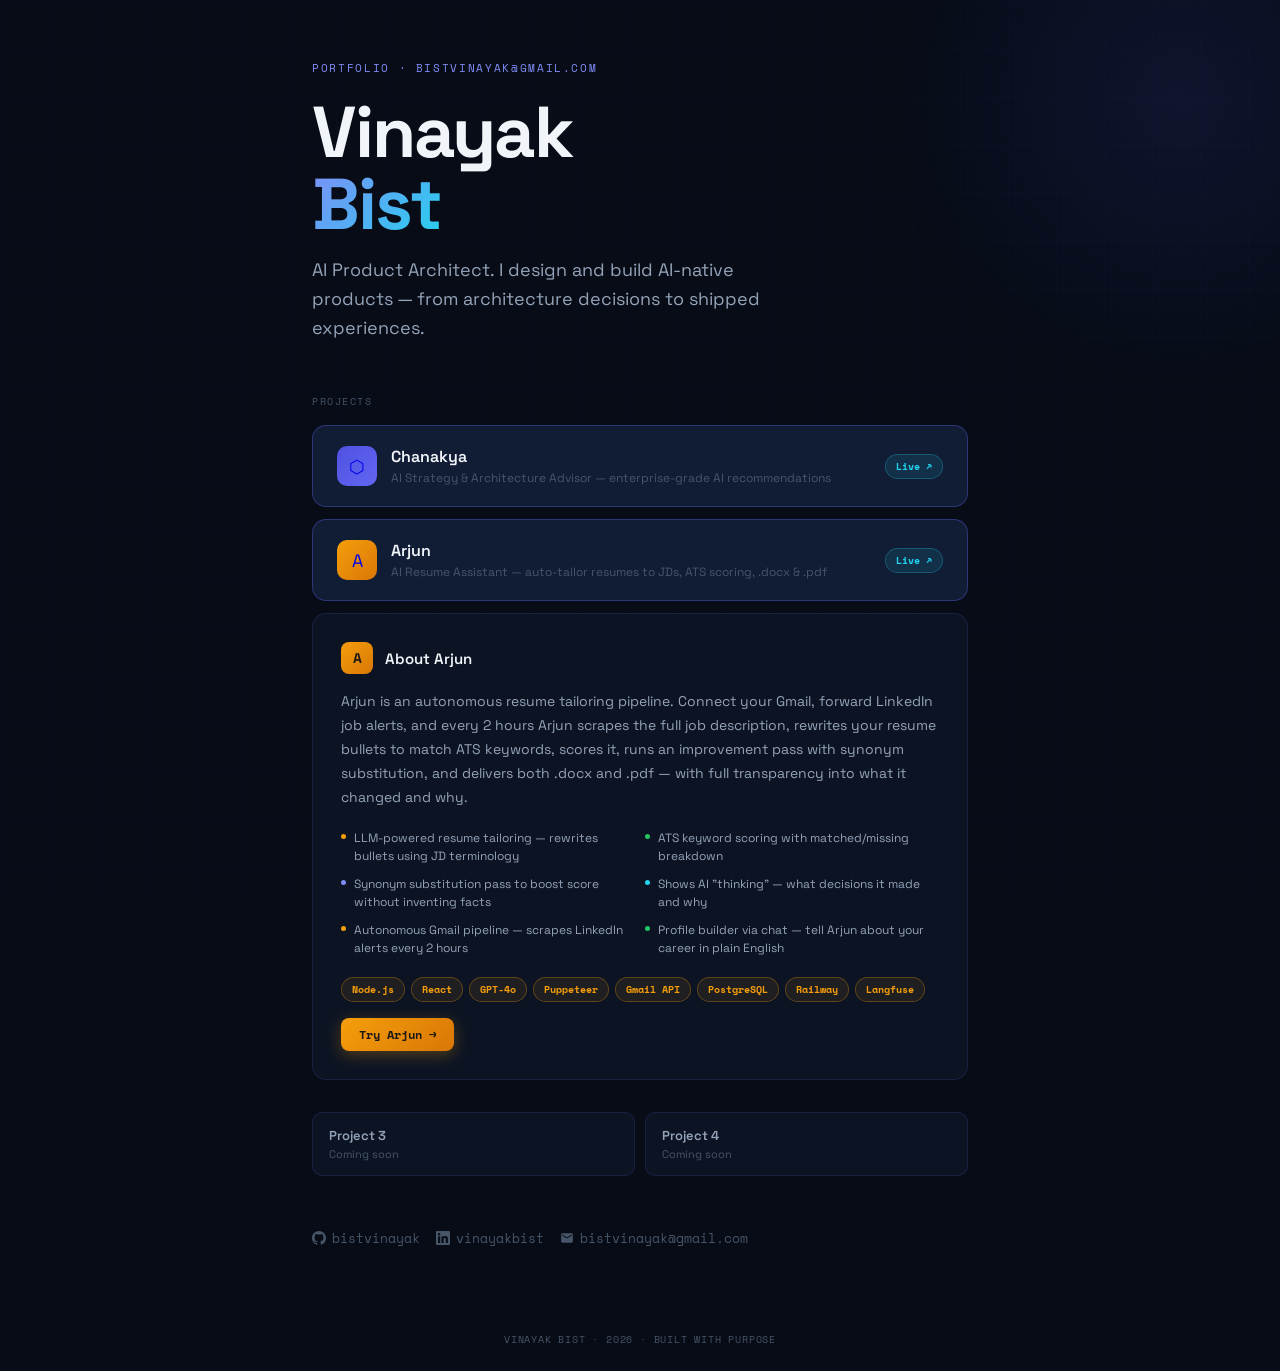
==== site/index.html @ 119ccd4e "feat: add Arjun project to portfolio site + deploy Arjun frontend - Added Arjun project card to home" ====
<!DOCTYPE html>
<html lang="en">
<head>
  <meta charset="UTF-8" />
  <meta name="viewport" content="width=device-width, initial-scale=1.0" />
  <title>Vinayak Bist — AI Product Architect</title>
  <link rel="preconnect" href="https://fonts.googleapis.com" />
  <link rel="preconnect" href="https://fonts.gstatic.com" crossorigin />
  <link href="https://fonts.googleapis.com/css2?family=Space+Grotesk:wght@300;400;500;600;700&family=Space+Mono:wght@400;700&display=swap" rel="stylesheet" />
  <style>
    *, *::before, *::after { box-sizing: border-box; margin: 0; padding: 0; }

    :root {
      --bg:       #070C16;
      --surface:  #0C1423;
      --card:     #111D35;
      --border:   rgba(99,102,241,0.15);
      --border-hi:rgba(99,102,241,0.35);
      --accent:   #4F52E0;
      --accent-hi:#818CF8;
      --cyan:     #22D3EE;
      --t1:       #F1F5F9;
      --t2:       #94A3B8;
      --t3:       #475569;
      --font:     'Space Grotesk', sans-serif;
      --mono:     'Space Mono', monospace;
    }

    html, body {
      background: var(--bg);
      color: var(--t1);
      font-family: var(--font);
      min-height: 100vh;
      overflow-x: hidden;
    }

    /* ── Grid noise overlay ── */
    body::before {
      content: '';
      position: fixed;
      inset: 0;
      background-image:
        linear-gradient(rgba(79,82,224,0.03) 1px, transparent 1px),
        linear-gradient(90deg, rgba(79,82,224,0.03) 1px, transparent 1px);
      background-size: 48px 48px;
      pointer-events: none;
      z-index: 0;
    }

    /* ── Glow orb ── */
    .orb {
      position: fixed;
      width: 600px;
      height: 600px;
      border-radius: 50%;
      background: radial-gradient(circle, rgba(79,82,224,0.12) 0%, transparent 70%);
      top: -200px;
      right: -200px;
      pointer-events: none;
      z-index: 0;
    }

    main {
      position: relative;
      z-index: 1;
      min-height: 100vh;
      display: flex;
      flex-direction: column;
      justify-content: center;
      max-width: 720px;
      margin: 0 auto;
      padding: 60px 32px;
    }

    /* ── Header ── */
    .eyebrow {
      font-family: var(--mono);
      font-size: 11px;
      letter-spacing: 0.15em;
      color: var(--accent-hi);
      text-transform: uppercase;
      margin-bottom: 20px;
      opacity: 0;
      animation: fadeUp 0.6s ease 0.1s forwards;
    }

    h1 {
      font-size: clamp(42px, 7vw, 72px);
      font-weight: 700;
      letter-spacing: -0.03em;
      line-height: 1.0;
      color: var(--t1);
      margin-bottom: 16px;
      opacity: 0;
      animation: fadeUp 0.6s ease 0.2s forwards;
    }

    h1 span {
      background: linear-gradient(135deg, var(--accent-hi), var(--cyan));
      -webkit-background-clip: text;
      -webkit-text-fill-color: transparent;
      background-clip: text;
    }

    .tagline {
      font-size: 18px;
      color: var(--t2);
      line-height: 1.6;
      max-width: 480px;
      margin-bottom: 52px;
      opacity: 0;
      animation: fadeUp 0.6s ease 0.3s forwards;
    }

    /* ── Projects ── */
    .section-label {
      font-family: var(--mono);
      font-size: 10px;
      letter-spacing: 0.15em;
      color: var(--t3);
      text-transform: uppercase;
      margin-bottom: 16px;
      opacity: 0;
      animation: fadeUp 0.6s ease 0.4s forwards;
    }

    .project-card {
      display: flex;
      align-items: center;
      justify-content: space-between;
      gap: 20px;
      background: var(--card);
      border: 1px solid var(--border-hi);
      border-radius: 14px;
      padding: 20px 24px;
      text-decoration: none;
      transition: all 0.2s ease;
      margin-bottom: 12px;
      opacity: 0;
      animation: fadeUp 0.6s ease 0.5s forwards;
    }

    .project-card:hover {
      border-color: var(--accent-hi);
      background: #162035;
      transform: translateY(-2px);
      box-shadow: 0 8px 32px rgba(79,82,224,0.2);
    }

    .project-left {
      display: flex;
      align-items: center;
      gap: 14px;
    }

    .project-icon {
      width: 40px;
      height: 40px;
      background: linear-gradient(135deg, var(--accent), #6366F1);
      border-radius: 10px;
      display: flex;
      align-items: center;
      justify-content: center;
      font-size: 18px;
      flex-shrink: 0;
    }

    .project-name {
      font-size: 16px;
      font-weight: 600;
      color: var(--t1);
      margin-bottom: 3px;
    }

    .project-desc {
      font-size: 12px;
      color: var(--t3);
    }

    .project-badge {
      font-family: var(--mono);
      font-size: 10px;
      font-weight: 700;
      color: var(--cyan);
      background: rgba(34,211,238,0.1);
      border: 1px solid rgba(34,211,238,0.25);
      border-radius: 20px;
      padding: 4px 10px;
      white-space: nowrap;
      flex-shrink: 0;
    }

    .project-badge.soon {
      color: var(--t3);
      background: rgba(71,85,105,0.15);
      border-color: rgba(71,85,105,0.25);
    }

    /* ── Project detail ── */
    .project-detail {
      background: var(--surface);
      border: 1px solid var(--border);
      border-radius: 14px;
      padding: 28px;
      margin-bottom: 32px;
      opacity: 0;
      animation: fadeUp 0.6s ease 0.7s forwards;
    }

    .detail-header {
      display: flex;
      align-items: center;
      gap: 12px;
      margin-bottom: 16px;
    }

    .detail-icon {
      width: 32px;
      height: 32px;
      border-radius: 8px;
      display: flex;
      align-items: center;
      justify-content: center;
      font-size: 14px;
      font-weight: 700;
      flex-shrink: 0;
    }

    .detail-title {
      font-size: 15px;
      font-weight: 600;
    }

    .detail-body {
      font-size: 14px;
      color: var(--t2);
      line-height: 1.7;
      margin-bottom: 20px;
    }

    .detail-features {
      display: grid;
      grid-template-columns: 1fr 1fr;
      gap: 10px;
      margin-bottom: 20px;
    }

    .feature {
      display: flex;
      align-items: flex-start;
      gap: 8px;
      font-size: 12px;
      color: var(--t2);
      line-height: 1.5;
    }

    .feature-dot {
      width: 5px;
      height: 5px;
      border-radius: 50%;
      flex-shrink: 0;
      margin-top: 5px;
    }

    .detail-stack {
      display: flex;
      flex-wrap: wrap;
      gap: 6px;
    }

    .stack-tag {
      font-family: var(--mono);
      font-size: 10px;
      font-weight: 700;
      padding: 4px 10px;
      border-radius: 20px;
      border: 1px solid;
    }

    .detail-cta {
      display: inline-flex;
      align-items: center;
      gap: 6px;
      font-family: var(--mono);
      font-size: 12px;
      font-weight: 700;
      padding: 8px 18px;
      border-radius: 8px;
      text-decoration: none;
      transition: all 0.2s;
      margin-top: 16px;
    }

    .detail-cta:hover {
      transform: translateY(-1px);
    }

    /* ── Coming soon projects ── */
    .coming-soon-grid {
      display: grid;
      grid-template-columns: 1fr 1fr;
      gap: 10px;
      margin-bottom: 52px;
      opacity: 0;
      animation: fadeUp 0.6s ease 0.65s forwards;
    }

    .teaser-card {
      background: var(--surface);
      border: 1px solid var(--border);
      border-radius: 10px;
      padding: 14px 16px;
    }

    .teaser-name {
      font-size: 13px;
      font-weight: 600;
      color: var(--t2);
      margin-bottom: 3px;
    }

    .teaser-desc {
      font-size: 11px;
      color: var(--t3);
    }

    /* ── Links ── */
    .links {
      display: flex;
      gap: 16px;
      flex-wrap: wrap;
      opacity: 0;
      animation: fadeUp 0.6s ease 0.75s forwards;
    }

    .link {
      display: flex;
      align-items: center;
      gap: 6px;
      font-size: 13px;
      color: var(--t3);
      text-decoration: none;
      transition: color 0.15s;
      font-family: var(--mono);
    }

    .link:hover { color: var(--accent-hi); }

    .link svg {
      width: 14px;
      height: 14px;
      fill: currentColor;
      flex-shrink: 0;
    }

    /* ── Footer ── */
    footer {
      position: relative;
      z-index: 1;
      text-align: center;
      padding: 24px 32px;
      font-family: var(--mono);
      font-size: 10px;
      color: var(--t3);
      letter-spacing: 0.08em;
    }

    @keyframes fadeUp {
      from { opacity: 0; transform: translateY(16px); }
      to   { opacity: 1; transform: translateY(0); }
    }

    @media (max-width: 480px) {
      main { padding: 40px 20px; }
      .coming-soon-grid { grid-template-columns: 1fr; }
      h1 { font-size: 36px; }
    }
  </style>
</head>
<body>
  <div class="orb"></div>

  <main>
    <p class="eyebrow">Portfolio · bistvinayak@gmail.com</p>

    <h1>Vinayak<br /><span>Bist</span></h1>

    <p class="tagline">
      AI Product Architect. I design and build AI-native products — from architecture decisions to shipped experiences.
    </p>

    <p class="section-label">Projects</p>

    <a href="/projects/chanakya/index.html" class="project-card">
      <div class="project-left">
        <div class="project-icon">⬡</div>
        <div>
          <div class="project-name">Chanakya</div>
          <div class="project-desc">AI Strategy & Architecture Advisor — enterprise-grade AI recommendations</div>
        </div>
      </div>
      <span class="project-badge">Live ↗</span>
    </a>

    <a href="/projects/arjun/" class="project-card" style="animation-delay:0.6s">
      <div class="project-left">
        <div class="project-icon" style="background:linear-gradient(135deg,#f59e0b,#d97706)">A</div>
        <div>
          <div class="project-name">Arjun</div>
          <div class="project-desc">AI Resume Assistant — auto-tailor resumes to JDs, ATS scoring, .docx & .pdf</div>
        </div>
      </div>
      <span class="project-badge">Live ↗</span>
    </a>

    <div class="project-detail">
      <div class="detail-header">
        <div class="detail-icon" style="background:linear-gradient(135deg,#f59e0b,#d97706);color:#1c1917">A</div>
        <div class="detail-title">About Arjun</div>
      </div>
      <p class="detail-body">
        Arjun is an autonomous resume tailoring pipeline. Connect your Gmail, forward LinkedIn job alerts,
        and every 2 hours Arjun scrapes the full job description, rewrites your resume bullets to match
        ATS keywords, scores it, runs an improvement pass with synonym substitution, and delivers both
        .docx and .pdf — with full transparency into what it changed and why.
      </p>
      <div class="detail-features">
        <div class="feature">
          <div class="feature-dot" style="background:#f59e0b"></div>
          <span>LLM-powered resume tailoring — rewrites bullets using JD terminology</span>
        </div>
        <div class="feature">
          <div class="feature-dot" style="background:#22c55e"></div>
          <span>ATS keyword scoring with matched/missing breakdown</span>
        </div>
        <div class="feature">
          <div class="feature-dot" style="background:#818cf8"></div>
          <span>Synonym substitution pass to boost score without inventing facts</span>
        </div>
        <div class="feature">
          <div class="feature-dot" style="background:#22d3ee"></div>
          <span>Shows AI "thinking" — what decisions it made and why</span>
        </div>
        <div class="feature">
          <div class="feature-dot" style="background:#f59e0b"></div>
          <span>Autonomous Gmail pipeline — scrapes LinkedIn alerts every 2 hours</span>
        </div>
        <div class="feature">
          <div class="feature-dot" style="background:#22c55e"></div>
          <span>Profile builder via chat — tell Arjun about your career in plain English</span>
        </div>
      </div>
      <div class="detail-stack">
        <span class="stack-tag" style="color:#f59e0b;border-color:rgba(245,158,11,0.3);background:rgba(245,158,11,0.08)">Node.js</span>
        <span class="stack-tag" style="color:#f59e0b;border-color:rgba(245,158,11,0.3);background:rgba(245,158,11,0.08)">React</span>
        <span class="stack-tag" style="color:#f59e0b;border-color:rgba(245,158,11,0.3);background:rgba(245,158,11,0.08)">GPT-4o</span>
        <span class="stack-tag" style="color:#f59e0b;border-color:rgba(245,158,11,0.3);background:rgba(245,158,11,0.08)">Puppeteer</span>
        <span class="stack-tag" style="color:#f59e0b;border-color:rgba(245,158,11,0.3);background:rgba(245,158,11,0.08)">Gmail API</span>
        <span class="stack-tag" style="color:#f59e0b;border-color:rgba(245,158,11,0.3);background:rgba(245,158,11,0.08)">PostgreSQL</span>
        <span class="stack-tag" style="color:#f59e0b;border-color:rgba(245,158,11,0.3);background:rgba(245,158,11,0.08)">Railway</span>
        <span class="stack-tag" style="color:#f59e0b;border-color:rgba(245,158,11,0.3);background:rgba(245,158,11,0.08)">Langfuse</span>
      </div>
      <a href="/projects/arjun/" class="detail-cta" style="background:linear-gradient(135deg,#f59e0b,#d97706);color:#1c1917;box-shadow:0 4px 16px rgba(245,158,11,0.3)">
        Try Arjun →
      </a>
    </div>

    <div class="coming-soon-grid">
      <div class="teaser-card">
        <div class="teaser-name">Project 3</div>
        <div class="teaser-desc">Coming soon</div>
      </div>
      <div class="teaser-card">
        <div class="teaser-name">Project 4</div>
        <div class="teaser-desc">Coming soon</div>
      </div>
    </div>

    <div class="links">
      <a href="https://github.com/bistvinayak" class="link" target="_blank">
        <svg viewBox="0 0 24 24" xmlns="http://www.w3.org/2000/svg">
          <path d="M12 0C5.37 0 0 5.37 0 12c0 5.31 3.435 9.795 8.205 11.385.6.105.825-.255.825-.57 0-.285-.015-1.23-.015-2.235-3.015.555-3.795-.735-4.035-1.41-.135-.345-.72-1.41-1.23-1.695-.42-.225-1.02-.78-.015-.795.945-.015 1.62.87 1.845 1.23 1.08 1.815 2.805 1.305 3.495.99.105-.78.42-1.305.765-1.605-2.67-.3-5.46-1.335-5.46-5.925 0-1.305.465-2.385 1.23-3.225-.12-.3-.54-1.53.12-3.18 0 0 1.005-.315 3.3 1.23.96-.27 1.98-.405 3-.405s2.04.135 3 .405c2.295-1.56 3.3-1.23 3.3-1.23.66 1.65.24 2.88.12 3.18.765.84 1.23 1.905 1.23 3.225 0 4.605-2.805 5.625-5.475 5.925.435.375.81 1.095.81 2.22 0 1.605-.015 2.895-.015 3.3 0 .315.225.69.825.57A12.02 12.02 0 0 0 24 12c0-6.63-5.37-12-12-12z"/>
        </svg>
        bistvinayak
      </a>
      <a href="https://www.linkedin.com/in/vinayakbist" class="link" target="_blank">
        <svg viewBox="0 0 24 24" xmlns="http://www.w3.org/2000/svg">
          <path d="M20.447 20.452h-3.554v-5.569c0-1.328-.027-3.037-1.852-3.037-1.853 0-2.136 1.445-2.136 2.939v5.667H9.351V9h3.414v1.561h.046c.477-.9 1.637-1.85 3.37-1.85 3.601 0 4.267 2.37 4.267 5.455v6.286zM5.337 7.433a2.062 2.062 0 0 1-2.063-2.065 2.064 2.064 0 1 1 2.063 2.065zm1.782 13.019H3.555V9h3.564v11.452zM22.225 0H1.771C.792 0 0 .774 0 1.729v20.542C0 23.227.792 24 1.771 24h20.451C23.2 24 24 23.227 24 22.271V1.729C24 .774 23.2 0 22.222 0h.003z"/>
        </svg>
        vinayakbist
      </a>
      <a href="mailto:bistvinayak@gmail.com" class="link">
        <svg viewBox="0 0 24 24" xmlns="http://www.w3.org/2000/svg">
          <path d="M20 4H4c-1.1 0-2 .9-2 2v12c0 1.1.9 2 2 2h16c1.1 0 2-.9 2-2V6c0-1.1-.9-2-2-2zm0 4l-8 5-8-5V6l8 5 8-5v2z"/>
        </svg>
        bistvinayak@gmail.com
      </a>
    </div>
  </main>

  <footer>
    VINAYAK BIST · 2026 · BUILT WITH PURPOSE
  </footer>
</body>
</html>
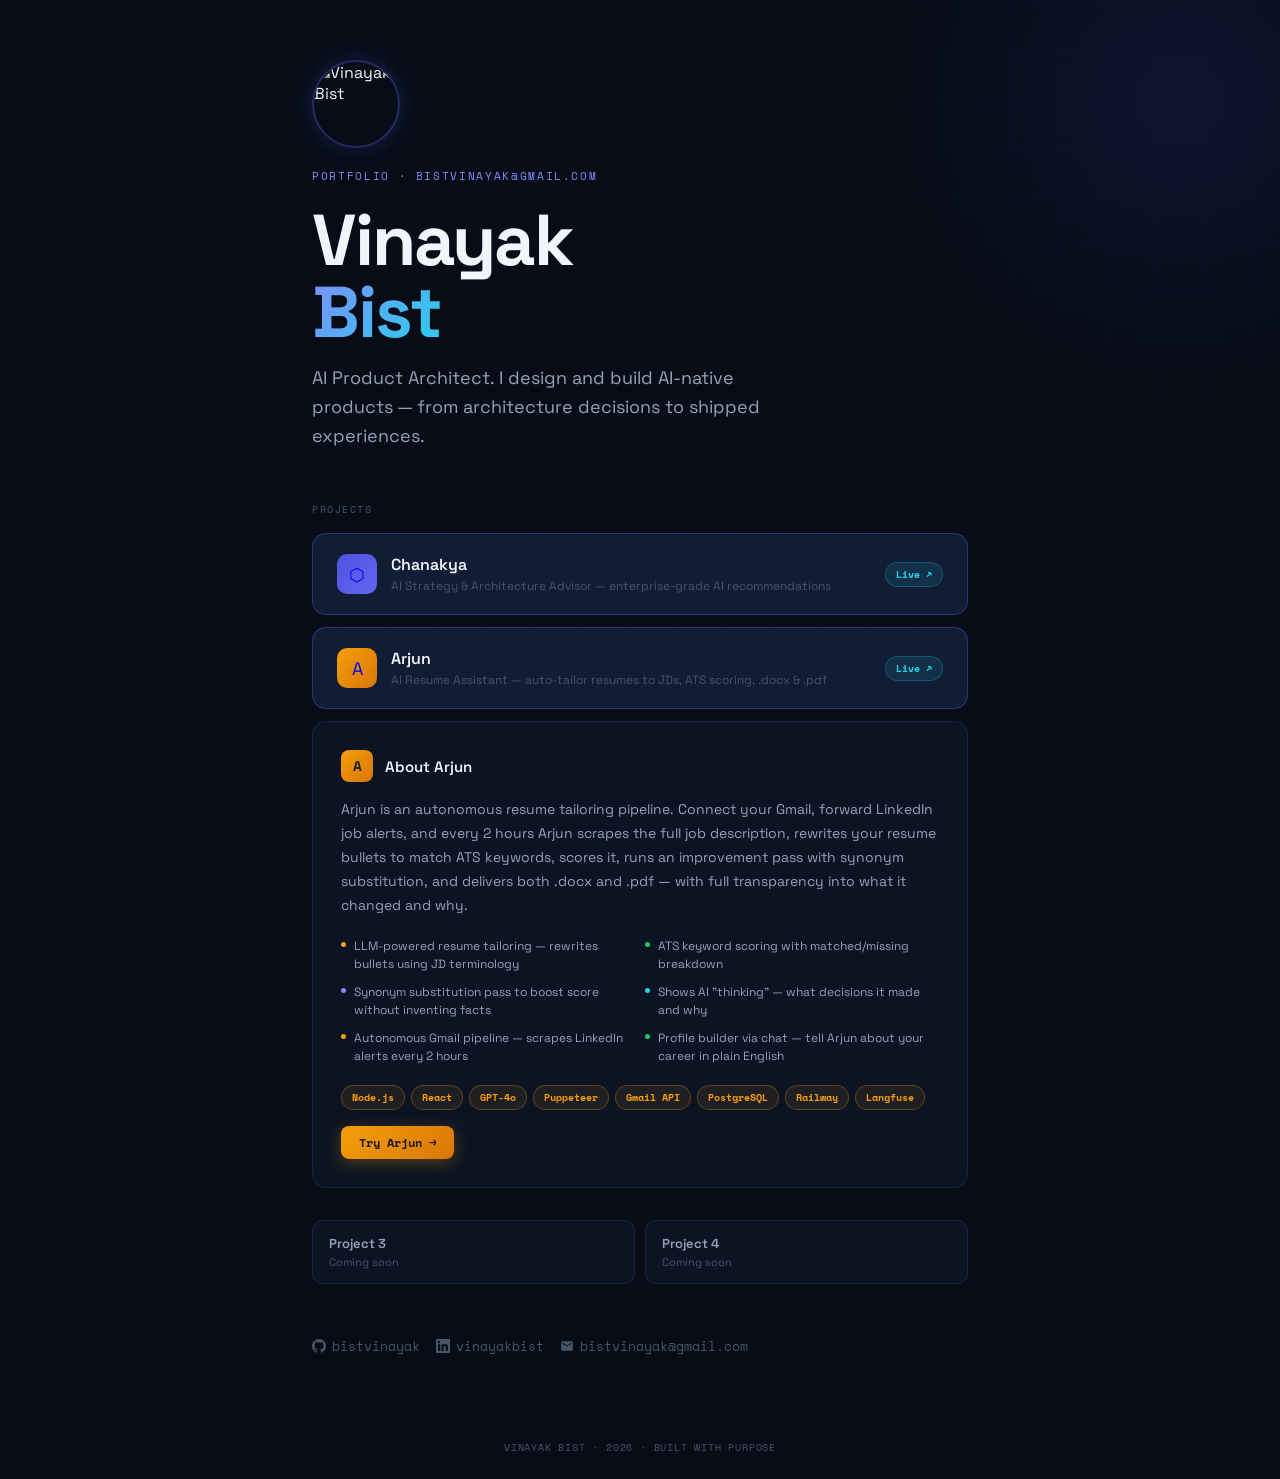
==== commit 24ceefcf: "feat: add profile photo + update Arjun build Co-Authored-By: Claude Opus 4.6 <noreply@anthropic.com>" ====
--- a/site/index.html
+++ b/site/index.html
@@ -370,10 +370,23 @@
       to   { opacity: 1; transform: translateY(0); }
     }
 
+    .profile-pic {
+      width: 88px;
+      height: 88px;
+      border-radius: 50%;
+      object-fit: cover;
+      border: 2px solid var(--border-hi);
+      box-shadow: 0 0 24px rgba(79,82,224,0.25);
+      margin-bottom: 20px;
+      opacity: 0;
+      animation: fadeUp 0.6s ease 0.05s forwards;
+    }
+
     @media (max-width: 480px) {
       main { padding: 40px 20px; }
       .coming-soon-grid { grid-template-columns: 1fr; }
       h1 { font-size: 36px; }
+      .profile-pic { width: 72px; height: 72px; }
     }
   </style>
 </head>
@@ -381,6 +394,8 @@
   <div class="orb"></div>
 
   <main>
+    <img src="/profile.jpeg" alt="Vinayak Bist" class="profile-pic" />
+
     <p class="eyebrow">Portfolio · bistvinayak@gmail.com</p>
 
     <h1>Vinayak<br /><span>Bist</span></h1>
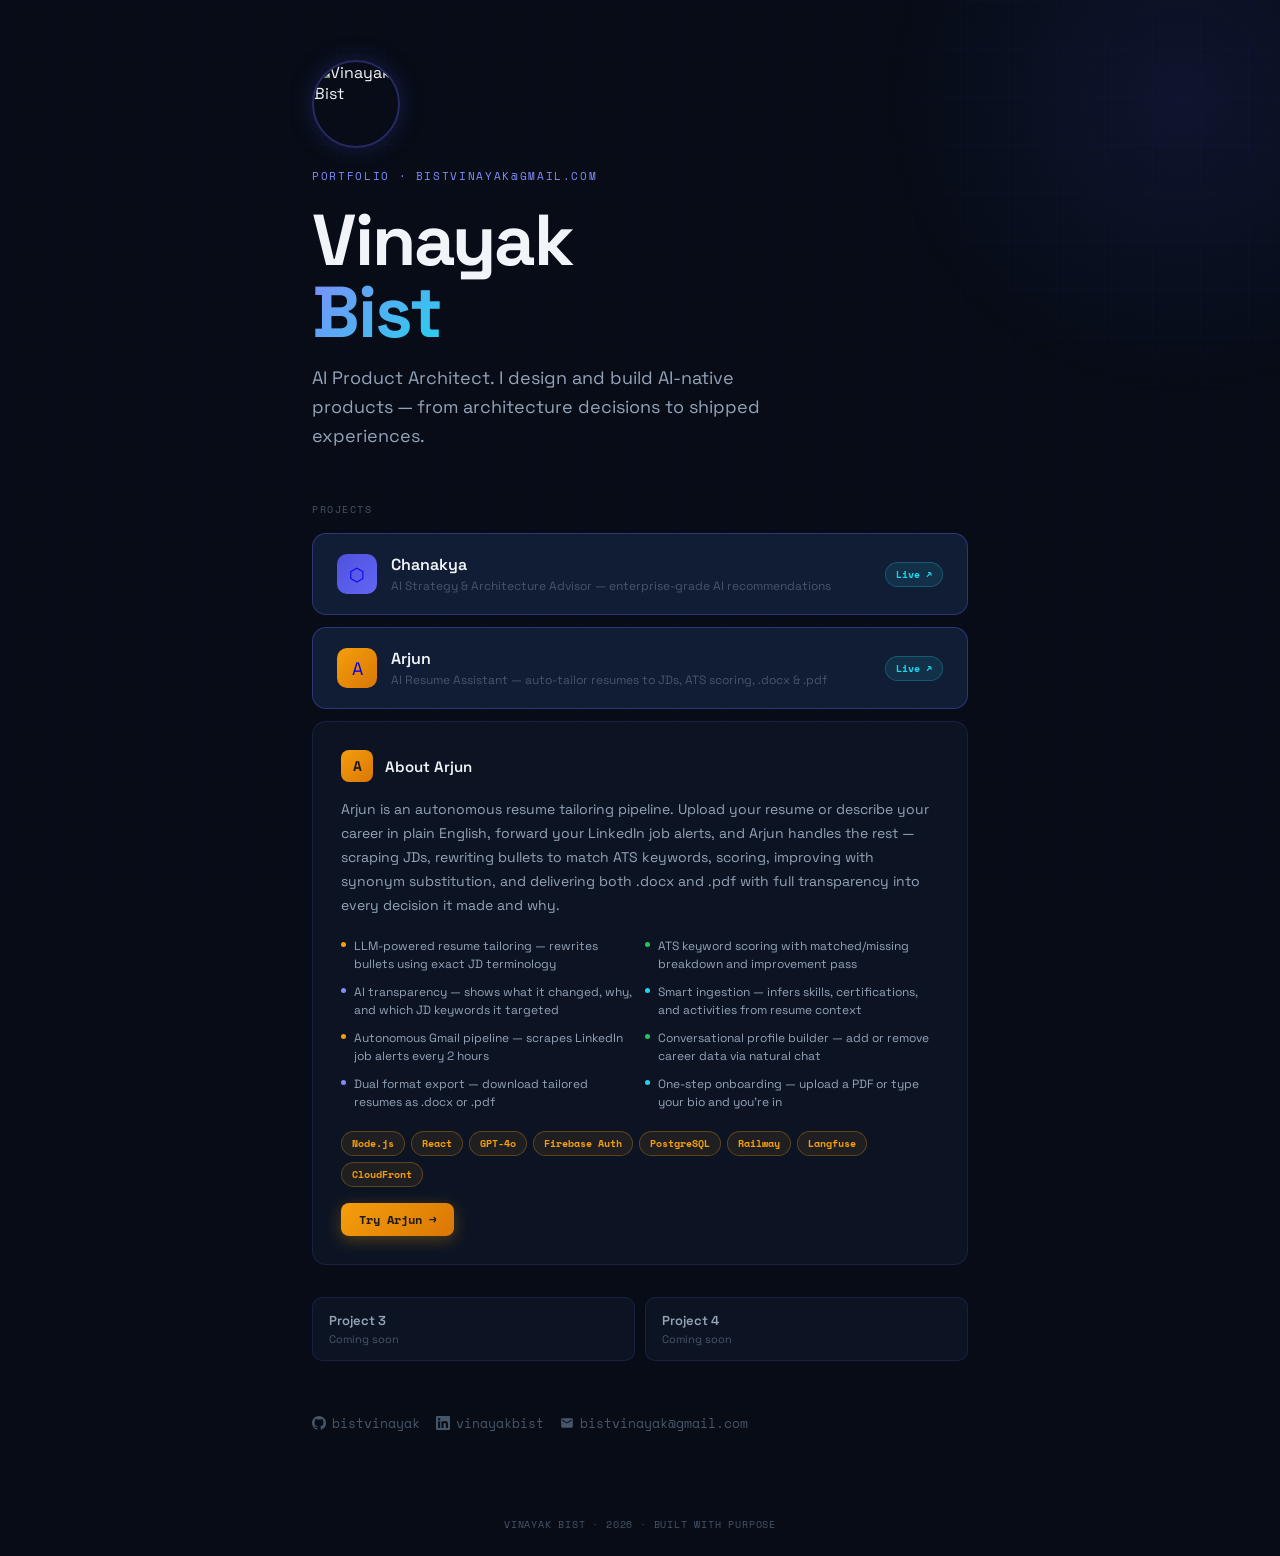
==== commit 994eda58: "update: Arjun feature list with latest capabilities Co-Authored-By: Claude Opus 4.6 <noreply@anthrop" ====
--- a/site/index.html
+++ b/site/index.html
@@ -434,46 +434,54 @@
         <div class="detail-title">About Arjun</div>
       </div>
       <p class="detail-body">
-        Arjun is an autonomous resume tailoring pipeline. Connect your Gmail, forward LinkedIn job alerts,
-        and every 2 hours Arjun scrapes the full job description, rewrites your resume bullets to match
-        ATS keywords, scores it, runs an improvement pass with synonym substitution, and delivers both
-        .docx and .pdf — with full transparency into what it changed and why.
+        Arjun is an autonomous resume tailoring pipeline. Upload your resume or describe your career in plain English,
+        forward your LinkedIn job alerts, and Arjun handles the rest — scraping JDs, rewriting bullets to match
+        ATS keywords, scoring, improving with synonym substitution, and delivering both .docx and .pdf with full
+        transparency into every decision it made and why.
       </p>
       <div class="detail-features">
         <div class="feature">
           <div class="feature-dot" style="background:#f59e0b"></div>
-          <span>LLM-powered resume tailoring — rewrites bullets using JD terminology</span>
+          <span>LLM-powered resume tailoring — rewrites bullets using exact JD terminology</span>
         </div>
         <div class="feature">
           <div class="feature-dot" style="background:#22c55e"></div>
-          <span>ATS keyword scoring with matched/missing breakdown</span>
+          <span>ATS keyword scoring with matched/missing breakdown and improvement pass</span>
         </div>
         <div class="feature">
           <div class="feature-dot" style="background:#818cf8"></div>
-          <span>Synonym substitution pass to boost score without inventing facts</span>
+          <span>AI transparency — shows what it changed, why, and which JD keywords it targeted</span>
         </div>
         <div class="feature">
           <div class="feature-dot" style="background:#22d3ee"></div>
-          <span>Shows AI "thinking" — what decisions it made and why</span>
+          <span>Smart ingestion — infers skills, certifications, and activities from resume context</span>
         </div>
         <div class="feature">
           <div class="feature-dot" style="background:#f59e0b"></div>
-          <span>Autonomous Gmail pipeline — scrapes LinkedIn alerts every 2 hours</span>
+          <span>Autonomous Gmail pipeline — scrapes LinkedIn job alerts every 2 hours</span>
         </div>
         <div class="feature">
           <div class="feature-dot" style="background:#22c55e"></div>
-          <span>Profile builder via chat — tell Arjun about your career in plain English</span>
+          <span>Conversational profile builder — add or remove career data via natural chat</span>
+        </div>
+        <div class="feature">
+          <div class="feature-dot" style="background:#818cf8"></div>
+          <span>Dual format export — download tailored resumes as .docx or .pdf</span>
+        </div>
+        <div class="feature">
+          <div class="feature-dot" style="background:#22d3ee"></div>
+          <span>One-step onboarding — upload a PDF or type your bio and you're in</span>
         </div>
       </div>
       <div class="detail-stack">
         <span class="stack-tag" style="color:#f59e0b;border-color:rgba(245,158,11,0.3);background:rgba(245,158,11,0.08)">Node.js</span>
         <span class="stack-tag" style="color:#f59e0b;border-color:rgba(245,158,11,0.3);background:rgba(245,158,11,0.08)">React</span>
         <span class="stack-tag" style="color:#f59e0b;border-color:rgba(245,158,11,0.3);background:rgba(245,158,11,0.08)">GPT-4o</span>
-        <span class="stack-tag" style="color:#f59e0b;border-color:rgba(245,158,11,0.3);background:rgba(245,158,11,0.08)">Puppeteer</span>
-        <span class="stack-tag" style="color:#f59e0b;border-color:rgba(245,158,11,0.3);background:rgba(245,158,11,0.08)">Gmail API</span>
+        <span class="stack-tag" style="color:#f59e0b;border-color:rgba(245,158,11,0.3);background:rgba(245,158,11,0.08)">Firebase Auth</span>
         <span class="stack-tag" style="color:#f59e0b;border-color:rgba(245,158,11,0.3);background:rgba(245,158,11,0.08)">PostgreSQL</span>
         <span class="stack-tag" style="color:#f59e0b;border-color:rgba(245,158,11,0.3);background:rgba(245,158,11,0.08)">Railway</span>
         <span class="stack-tag" style="color:#f59e0b;border-color:rgba(245,158,11,0.3);background:rgba(245,158,11,0.08)">Langfuse</span>
+        <span class="stack-tag" style="color:#f59e0b;border-color:rgba(245,158,11,0.3);background:rgba(245,158,11,0.08)">CloudFront</span>
       </div>
       <a href="/projects/arjun/" class="detail-cta" style="background:linear-gradient(135deg,#f59e0b,#d97706);color:#1c1917;box-shadow:0 4px 16px rgba(245,158,11,0.3)">
         Try Arjun →
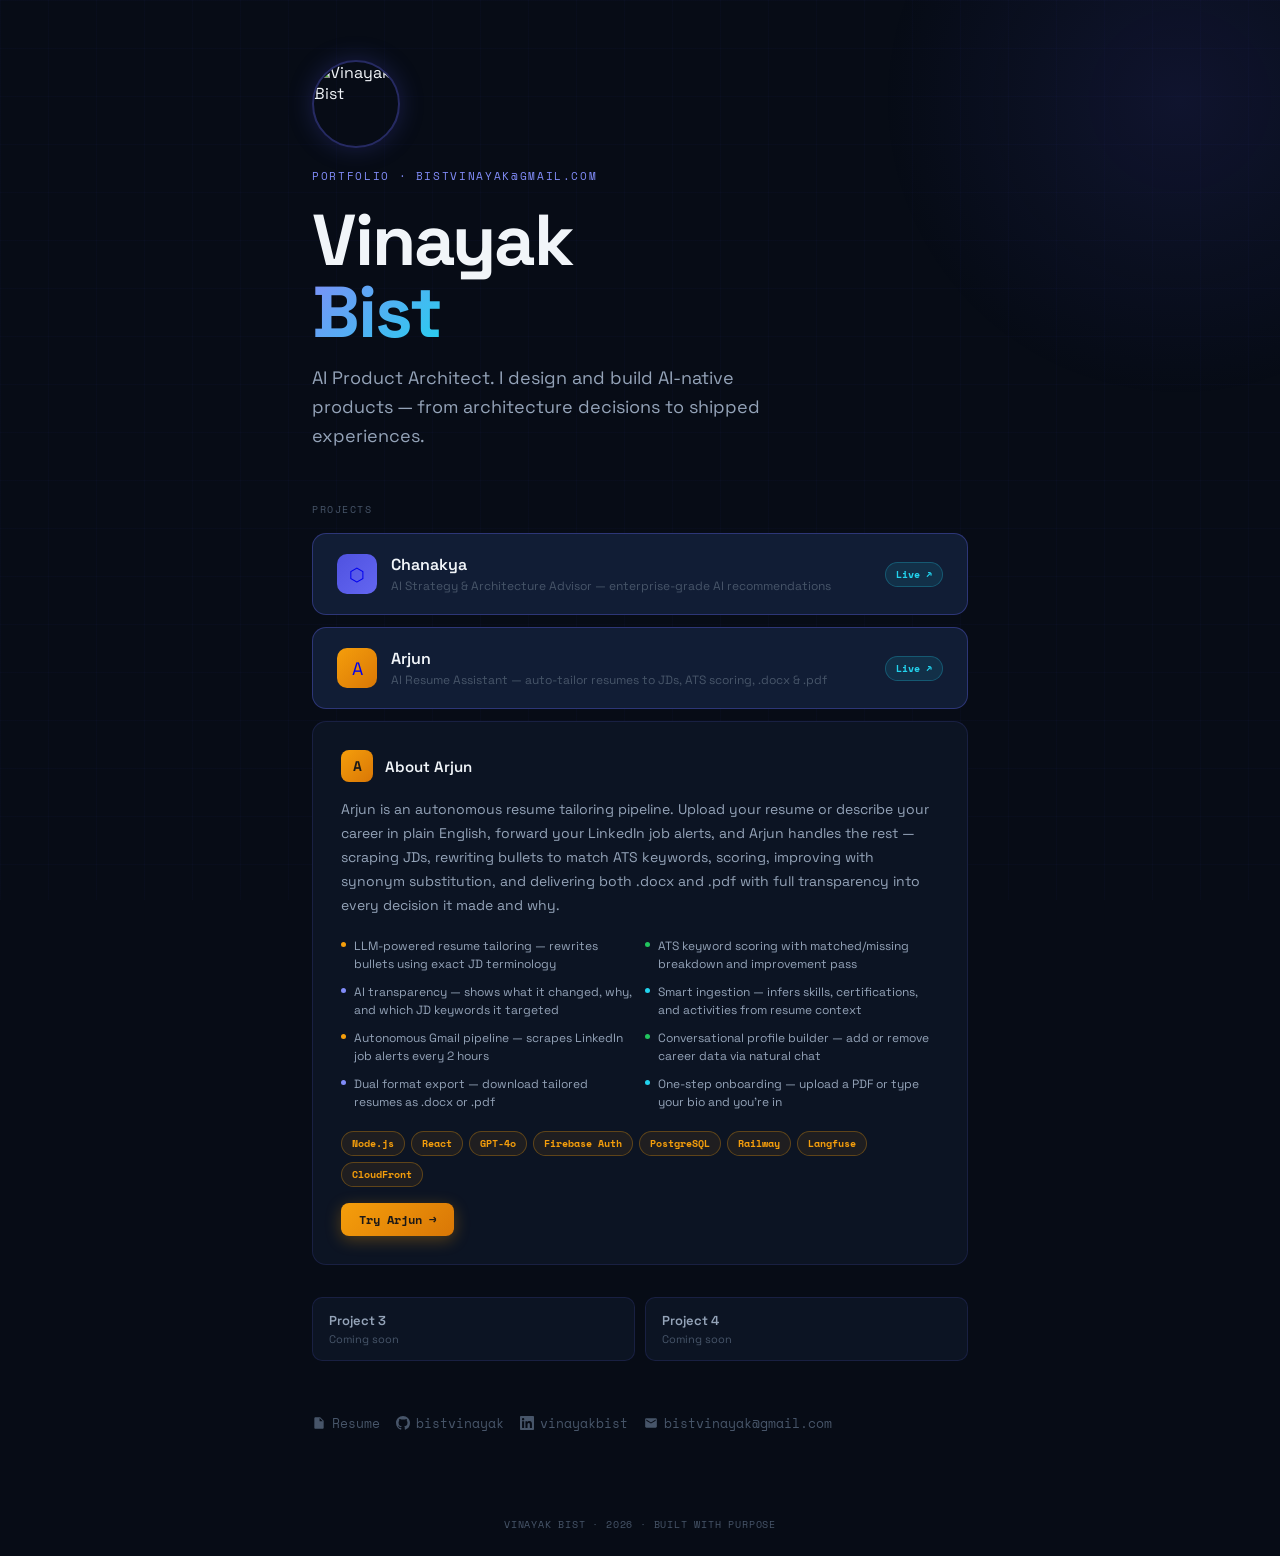
==== commit 2c7ca776: "Add resume link to portfolio homepage, upload PDF Uploaded Vinayak_Bist_PM.pdf to s3://vinayakbist.c" ====
--- a/site/index.html
+++ b/site/index.html
@@ -500,6 +500,12 @@
     </div>
 
     <div class="links">
+      <a href="/resume.pdf" class="link" target="_blank">
+        <svg viewBox="0 0 24 24" xmlns="http://www.w3.org/2000/svg">
+          <path d="M6 2c-1.1 0-1.99.9-1.99 2L4 20c0 1.1.89 2 1.99 2H18c1.1 0 2-.9 2-2V8l-6-6H6zm7 7V3.5L18.5 9H13z"/>
+        </svg>
+        Resume
+      </a>
       <a href="https://github.com/bistvinayak" class="link" target="_blank">
         <svg viewBox="0 0 24 24" xmlns="http://www.w3.org/2000/svg">
           <path d="M12 0C5.37 0 0 5.37 0 12c0 5.31 3.435 9.795 8.205 11.385.6.105.825-.255.825-.57 0-.285-.015-1.23-.015-2.235-3.015.555-3.795-.735-4.035-1.41-.135-.345-.72-1.41-1.23-1.695-.42-.225-1.02-.78-.015-.795.945-.015 1.62.87 1.845 1.23 1.08 1.815 2.805 1.305 3.495.99.105-.78.42-1.305.765-1.605-2.67-.3-5.46-1.335-5.46-5.925 0-1.305.465-2.385 1.23-3.225-.12-.3-.54-1.53.12-3.18 0 0 1.005-.315 3.3 1.23.96-.27 1.98-.405 3-.405s2.04.135 3 .405c2.295-1.56 3.3-1.23 3.3-1.23.66 1.65.24 2.88.12 3.18.765.84 1.23 1.905 1.23 3.225 0 4.605-2.805 5.625-5.475 5.925.435.375.81 1.095.81 2.22 0 1.605-.015 2.895-.015 3.3 0 .315.225.69.825.57A12.02 12.02 0 0 0 24 12c0-6.63-5.37-12-12-12z"/>
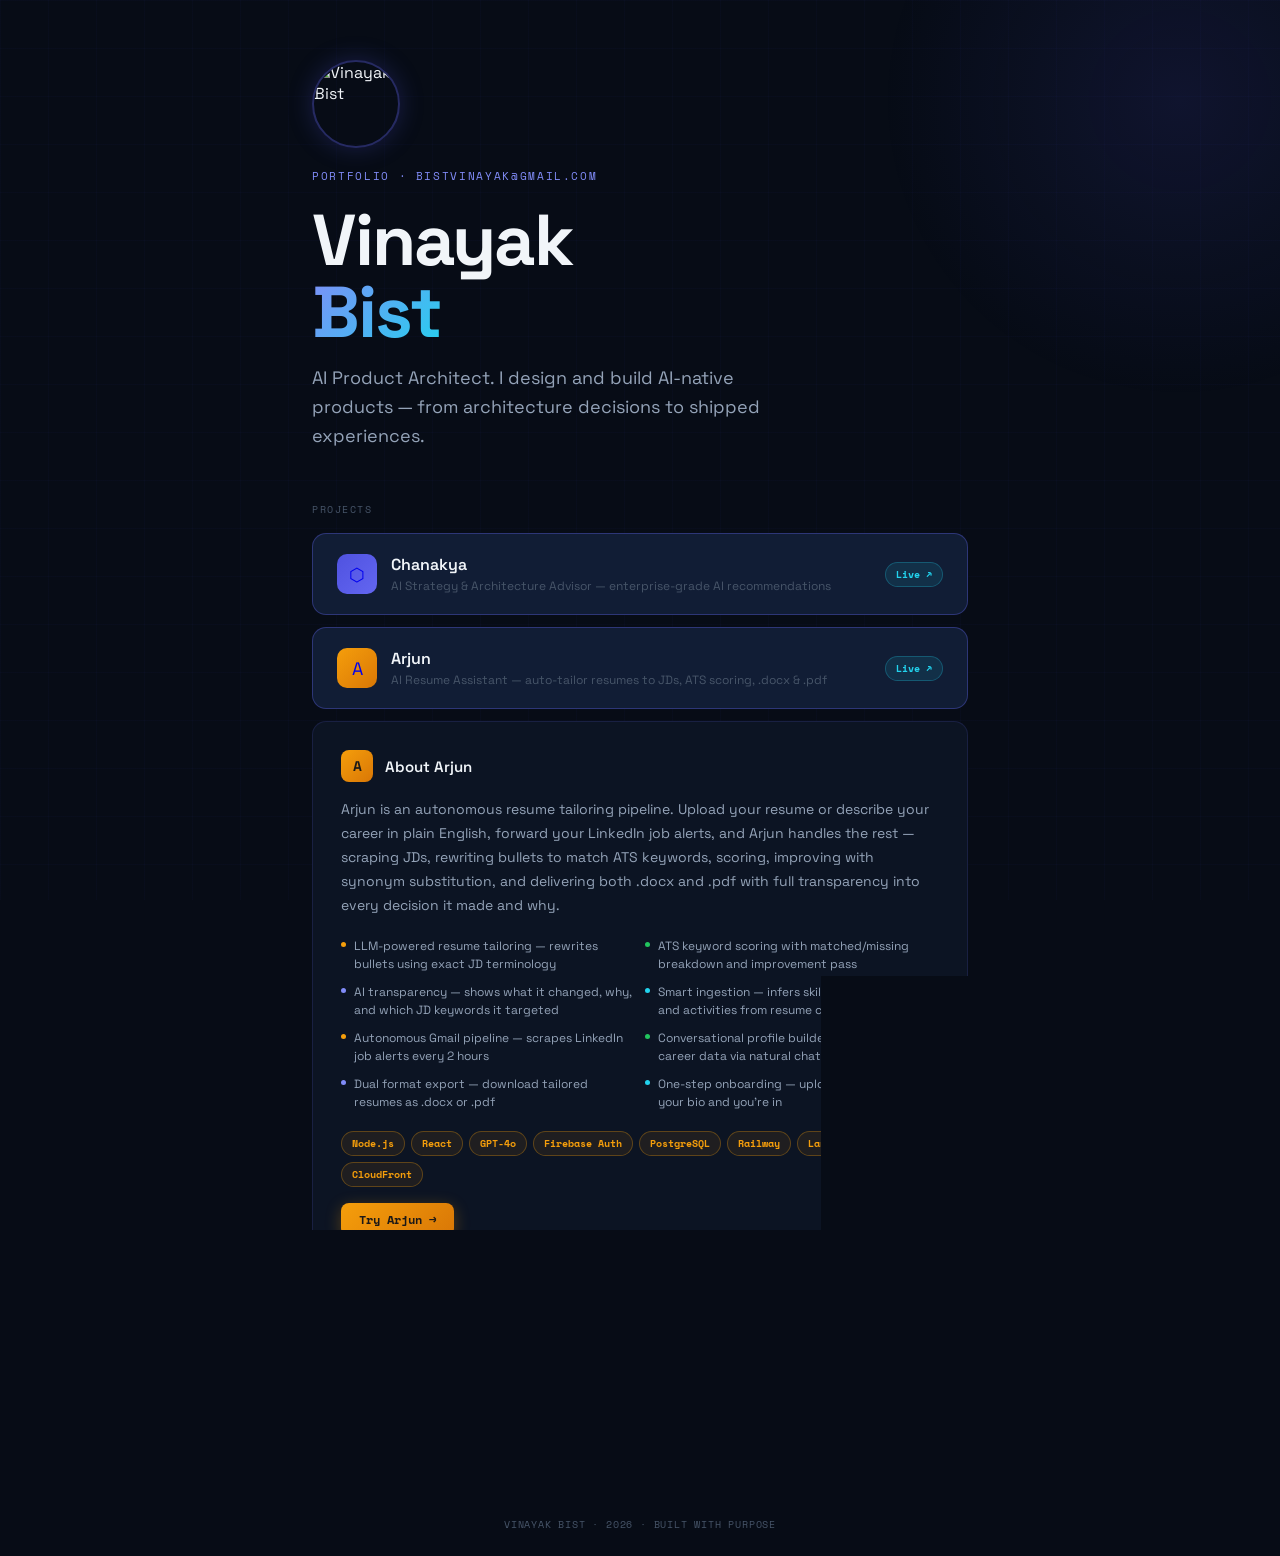
==== commit a21571fc: "Move resume link to end of homepage links row, verify visually before deploy Reverted to the pre-res" ====
--- a/site/index.html
+++ b/site/index.html
@@ -500,12 +500,6 @@
     </div>
 
     <div class="links">
-      <a href="/resume.pdf" class="link" target="_blank">
-        <svg viewBox="0 0 24 24" xmlns="http://www.w3.org/2000/svg">
-          <path d="M6 2c-1.1 0-1.99.9-1.99 2L4 20c0 1.1.89 2 1.99 2H18c1.1 0 2-.9 2-2V8l-6-6H6zm7 7V3.5L18.5 9H13z"/>
-        </svg>
-        Resume
-      </a>
       <a href="https://github.com/bistvinayak" class="link" target="_blank">
         <svg viewBox="0 0 24 24" xmlns="http://www.w3.org/2000/svg">
           <path d="M12 0C5.37 0 0 5.37 0 12c0 5.31 3.435 9.795 8.205 11.385.6.105.825-.255.825-.57 0-.285-.015-1.23-.015-2.235-3.015.555-3.795-.735-4.035-1.41-.135-.345-.72-1.41-1.23-1.695-.42-.225-1.02-.78-.015-.795.945-.015 1.62.87 1.845 1.23 1.08 1.815 2.805 1.305 3.495.99.105-.78.42-1.305.765-1.605-2.67-.3-5.46-1.335-5.46-5.925 0-1.305.465-2.385 1.23-3.225-.12-.3-.54-1.53.12-3.18 0 0 1.005-.315 3.3 1.23.96-.27 1.98-.405 3-.405s2.04.135 3 .405c2.295-1.56 3.3-1.23 3.3-1.23.66 1.65.24 2.88.12 3.18.765.84 1.23 1.905 1.23 3.225 0 4.605-2.805 5.625-5.475 5.925.435.375.81 1.095.81 2.22 0 1.605-.015 2.895-.015 3.3 0 .315.225.69.825.57A12.02 12.02 0 0 0 24 12c0-6.63-5.37-12-12-12z"/>
@@ -524,6 +518,12 @@
         </svg>
         bistvinayak@gmail.com
       </a>
+      <a href="/resume.pdf" class="link" target="_blank">
+        <svg viewBox="0 0 24 24" xmlns="http://www.w3.org/2000/svg">
+          <path d="M6 2c-1.1 0-1.99.9-1.99 2L4 20c0 1.1.89 2 1.99 2H18c1.1 0 2-.9 2-2V8l-6-6H6zm7 7V3.5L18.5 9H13z"/>
+        </svg>
+        Resume
+      </a>
     </div>
   </main>
 
